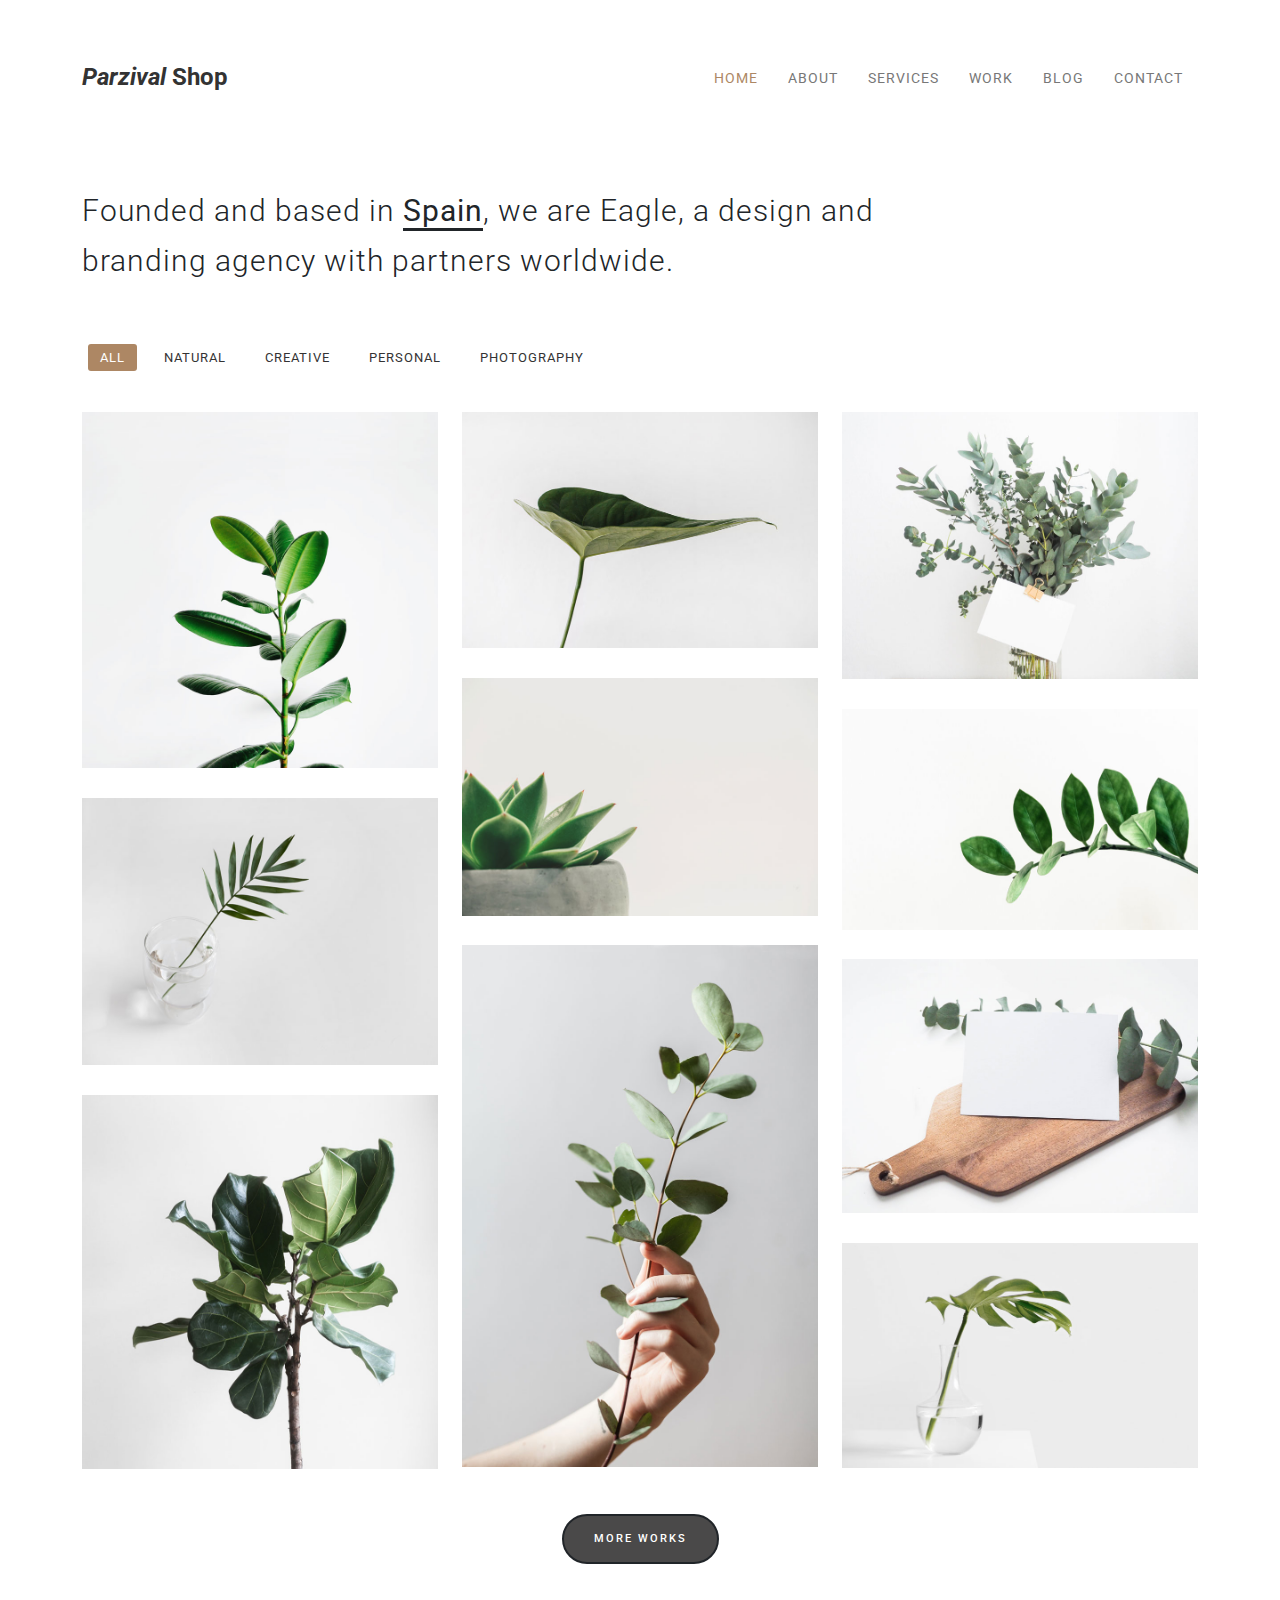
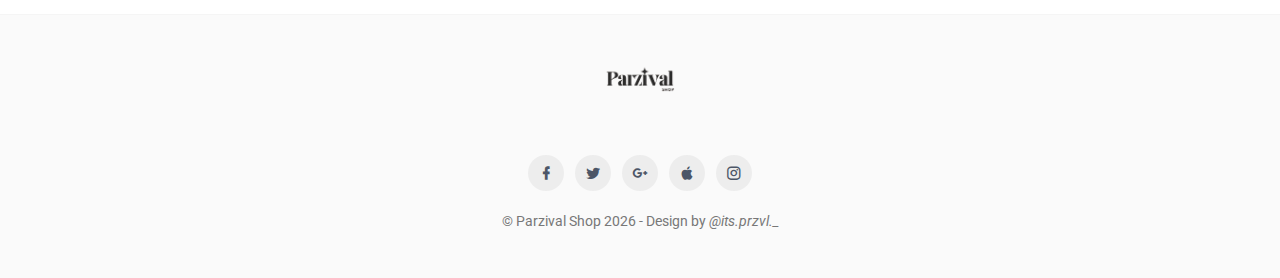
==== index.html @ e38b1dcd "First Deploy" ====
<!DOCTYPE html>
<html lang="en" class="no-js">

<head>
    <meta charset="utf-8">
    <meta name="viewport" content="width=device-width, initial-scale=1">
    <title>Eagle - Responsive Minimal Template</title>
    <meta name="description" content="" />
    <meta name="keywords" content="" />
    <meta name="author" content="codebucks" />

    <link rel="shortcut icon" href="images/favicon.ico">

    <!-- Google Font -->
    <link href="https://fonts.googleapis.com/css?family=Roboto:300,400,500" rel="stylesheet">

    <!-- Bootstrap Css-->
    <link rel="stylesheet" type="text/css" href="css/bootstrap.min.css" />

    <!-- Materialdesign icon Css-->
    <link rel="stylesheet" type="text/css" href="css/materialdesignicons.min.css" />
    <!-- Pe 7 icon Css-->
    <link rel="stylesheet" type="text/css" href="css/pe-icon-7-stroke.css" />

    <!-- Custom Css -->
    <link rel="stylesheet" type="text/css" href="css/style.css" />

</head>

<body>

    <!-- Start Navbar -->
    <nav class="navbar navbar-expand-lg navbar-default navbar-custom navbar-light">
        <div class="container">
            <a class="navbar-brand logo" href="index.html"><i>Parzival</i> Shop</a>

            <div class="navbar-header">
                <button class="navbar-toggler" type="button" data-bs-toggle="collapse"
                    data-bs-target="#navbar-collapse-1" aria-controls="navbar-collapse-1" aria-expanded="false"
                    aria-label="Toggle navigation">
                    <span class="mdi mdi-menu"></span>
                </button>
            </div>

            <div class="collapse navbar-collapse" id="navbar-collapse-1">
                <ul class="nav navbar-nav ms-auto">
                    <li class="nav-item"><a class="nav-link" href="index.html">Home</a></li>
                    <li class="nav-item"><a class="nav-link" href="about.html">About</a></li>
                    <li class="nav-item"><a class="nav-link" href="services.html">Services</a></li>
                    <li class="nav-item"><a class="nav-link" href="work.html">Work</a></li>
                    <li class="nav-item"><a class="nav-link" href="blog.html">Blog</a></li>
                    <li class="nav-item"><a class="nav-link" href="contact.html">Contact</a></li>
                </ul>
            </div>

        </div>
    </nav>
    <!-- End Navbar -->


    <section>
        <div class="container">
            <div class="row">
                <div class="col-lg-12">
                    <div class="page-title">
                        <div class="row">
                            <div class="col-lg-9">
                                <h2>Founded and based in <span>Spain</span>, we are Eagle, a design and branding agency
                                    with partners worldwide.</h2>
                            </div>
                        </div>
                    </div>
                </div>
            </div>
        </div>
    </section>


    <section class="section">
        <div class="container">
            <!-- SECTION FILTER
                ================================================== -->
            <div class="row">
                <div class="col-lg-12">
                    <div class="portfolioFilter">
                        <a href="#" data-filter="*" class="current waves-effect waves-success">All</a>
                        <a href="#" data-filter=".natural" class="waves-effect waves-success">Natural</a>
                        <a href="#" data-filter=".creative" class="waves-effect waves-success">Creative</a>
                        <a href="#" data-filter=".personal" class="waves-effect waves-success">Personal</a>
                        <a href="#" data-filter=".photography" class="waves-effect waves-success">Photography</a>
                    </div>
                </div>
            </div>

            <div class="port portfolio-masonry m-b-30">
                <div class="portfolioContainer row">
                    <div class="col-lg-4 natural personal">
                        <a href="">
                            <div class="portfolio-box">
                                <div class="portfolio-box-img">
                                    <img src="images/works/img1.jpg" class="img-fluid" alt="member-image">
                                </div>
                                <div class="portfolio-box-detail">
                                    <p>Media, Icons</p>
                                    <h4>Open Imagination</h4>
                                </div>
                            </div>
                        </a>
                    </div>

                    <div class="col-lg-4 creative personal photography">
                        <a href="">
                            <div class="portfolio-box">
                                <div class="portfolio-box-img">
                                    <img src="images/works/img2.jpg" class="img-fluid" alt="member-image">
                                </div>
                                <div class="portfolio-box-detail">
                                    <p>Illustrations</p>
                                    <h4>Locked Steel Gate</h4>
                                </div>
                            </div>
                        </a>
                    </div>

                    <div class="col-lg-4 natural creative">
                        <a href="">
                            <div class="portfolio-box">
                                <div class="portfolio-box-img">
                                    <img src="images/works/img3.jpg" class="img-fluid" alt="member-image">
                                </div>
                                <div class="portfolio-box-detail">
                                    <p>Graphics, UI Elements</p>
                                    <h4>Mac Sunglasses</h4>
                                </div>
                            </div>
                        </a>
                    </div>

                    <div class="col-lg-4 personal photography">
                        <a href="">
                            <div class="portfolio-box">
                                <div class="portfolio-box-img">
                                    <img src="images/works/img4.jpg" class="img-fluid" alt="member-image">
                                </div>
                                <div class="portfolio-box-detail">
                                    <p>Icons, Illustrations</p>
                                    <h4>Morning Dew</h4>
                                </div>
                            </div>
                        </a>
                    </div>

                    <div class="col-lg-4 creative photography">
                        <a href="">
                            <div class="portfolio-box">
                                <div class="portfolio-box-img">
                                    <img src="images/works/img5.jpg" class="img-fluid" alt="member-image">
                                </div>
                                <div class="portfolio-box-detail">
                                    <p>UI Elements, Media</p>
                                    <h4>Console Activity</h4>
                                </div>
                            </div>
                        </a>
                    </div>

                    <div class="col-lg-4 natural personal">
                        <a href="">
                            <div class="portfolio-box">
                                <div class="portfolio-box-img">
                                    <img src="images/works/img9.jpg" class="img-fluid" alt="member-image">
                                </div>
                                <div class="portfolio-box-detail">
                                    <p>Graphics</p>
                                    <h4>Sunset Bulb Glow</h4>
                                </div>
                            </div>
                        </a>
                    </div>

                    <div class="col-lg-4 natural creative">
                        <a href="">
                            <div class="portfolio-box">
                                <div class="portfolio-box-img">
                                    <img src="images/works/img8.jpg" class="img-fluid" alt="member-image">
                                </div>
                                <div class="portfolio-box-detail">
                                    <p>Illustrations, Graphics</p>
                                    <h4>Shake It!</h4>
                                </div>
                            </div>
                        </a>
                    </div>

                    <div class="col-lg-4 creative photography">
                        <a href="">
                            <div class="portfolio-box">
                                <div class="portfolio-box-img">
                                    <img src="images/works/img7.jpg" class="img-fluid" alt="member-image">
                                </div>
                                <div class="portfolio-box-detail">
                                    <p>UI Elements, Media</p>
                                    <h4>Console Activity</h4>
                                </div>
                            </div>
                        </a>
                    </div>

                    <div class="col-lg-4 natural creative">
                        <a href="">
                            <div class="portfolio-box">
                                <div class="portfolio-box-img">
                                    <img src="images/works/img12.jpg" class="img-fluid" alt="member-image">
                                </div>
                                <div class="portfolio-box-detail">
                                    <p>Illustrations, Graphics</p>
                                    <h4>Shake It!</h4>
                                </div>
                            </div>
                        </a>
                    </div>

                    <div class="col-lg-4 natural creative">
                        <a href="">
                            <div class="portfolio-box">
                                <div class="portfolio-box-img">
                                    <img src="images/works/img10.jpg" class="img-fluid" alt="member-image">
                                </div>
                                <div class="portfolio-box-detail">
                                    <p>Illustrations, Graphics</p>
                                    <h4>Shake It!</h4>
                                </div>
                            </div>
                        </a>
                    </div>
                </div>
                <!-- end portfoliocontainer-->
            </div>
            <!-- End row -->

            <div class="row">
                <div class="col-lg-12">
                    <div class="text-center margin-t-30">
                        <a href="work.html" class="btn btn-dark btn-rounded">More works</a>
                    </div>
                </div>
            </div>
        </div> <!-- end container -->
    </section>


    <!-- FOOTER -->
    <footer class="footer">
        <div class="container">
            <div class="row">
                <div class="col-lg-12">
                    <div class="text-center">
                        <div class="logo center-block"><img src="images/logo.png" alt="" class=""></div>

                        <ul class="list-inline social-circle margin-t-30">
                            <li class="list-inline-item"><a href=""> <i class="mdi mdi-facebook"></i> </a></li>
                            <li class="list-inline-item"><a href=""> <i class="mdi mdi-twitter"></i> </a></li>
                            <li class="list-inline-item"><a href=""> <i class="mdi mdi-google-plus"></i> </a></li>
                            <li class="list-inline-item"><a href=""> <i class="mdi mdi-apple"></i> </a></li>
                            <li class="list-inline-item"><a href=""> <i class="mdi mdi-instagram"></i> </a></li>
                        </ul>


                        <p class="text-muted m-b-0 copyright-txt">
                            © Parzival Shop
                            <script>document.write(new Date().getFullYear())</script> - Design by <a class="text-muted"
                                href="https://www.instagram.com/its.przvl._/" target="_blank"><i>@its.przvl._</i></a>
                        </p>
                    </div>
                </div>
            </div>
            <!-- end row -->

        </div>
    </footer>

    <!-- END FOOTER -->

    <!-- JAVASCRIPTS -->
    <script src="js/jquery-2.1.4.min.js"></script>
    <script src="js/bootstrap.bundle.min.js"></script>
    <!-- isotope filter plugin -->
    <script src="js/isotope.pkgd.min.js"></script>
    <script src="js/portfolio-filter.js"></script>
    <script src="js/app.js"></script>
</body>

</html>
---- css/pe-icon-7-stroke.css ----
@font-face {
	font-family: 'Pe-icon-7-stroke';
	src:url('../fonts/Pe-icon-7-stroke.eot?d7yf1v');
	src:url('../fonts/Pe-icon-7-stroke.eot?#iefixd7yf1v') format('embedded-opentype'),
		url('../fonts/Pe-icon-7-stroke.woff?d7yf1v') format('woff'),
		url('../fonts/Pe-icon-7-stroke.ttf?d7yf1v') format('truetype'),
		url('../fonts/Pe-icon-7-stroke.svg?d7yf1v#Pe-icon-7-stroke') format('svg');
	font-weight: normal;
	font-style: normal;
}

[class^="pe-7s-"], [class*=" pe-7s-"] {
	display: inline-block;
	font-family: 'Pe-icon-7-stroke';
	speak: none;
	font-style: normal;
	font-weight: normal;
	font-variant: normal;
	text-transform: none;
	line-height: 1;

	/* Better Font Rendering =========== */
	-webkit-font-smoothing: antialiased;
	-moz-osx-font-smoothing: grayscale;
}

.pe-7s-album:before {
	content: "\e6aa";
}
.pe-7s-arc:before {
	content: "\e6ab";
}
.pe-7s-back-2:before {
	content: "\e6ac";
}
.pe-7s-bandaid:before {
	content: "\e6ad";
}
.pe-7s-car:before {
	content: "\e6ae";
}
.pe-7s-diamond:before {
	content: "\e6af";
}
.pe-7s-door-lock:before {
	content: "\e6b0";
}
.pe-7s-eyedropper:before {
	content: "\e6b1";
}
.pe-7s-female:before {
	content: "\e6b2";
}
.pe-7s-gym:before {
	content: "\e6b3";
}
.pe-7s-hammer:before {
	content: "\e6b4";
}
.pe-7s-headphones:before {
	content: "\e6b5";
}
.pe-7s-helm:before {
	content: "\e6b6";
}
.pe-7s-hourglass:before {
	content: "\e6b7";
}
.pe-7s-leaf:before {
	content: "\e6b8";
}
.pe-7s-magic-wand:before {
	content: "\e6b9";
}
.pe-7s-male:before {
	content: "\e6ba";
}
.pe-7s-map-2:before {
	content: "\e6bb";
}
.pe-7s-next-2:before {
	content: "\e6bc";
}
.pe-7s-paint-bucket:before {
	content: "\e6bd";
}
.pe-7s-pendrive:before {
	content: "\e6be";
}
.pe-7s-photo:before {
	content: "\e6bf";
}
.pe-7s-piggy:before {
	content: "\e6c0";
}
.pe-7s-plugin:before {
	content: "\e6c1";
}
.pe-7s-refresh-2:before {
	content: "\e6c2";
}
.pe-7s-rocket:before {
	content: "\e6c3";
}
.pe-7s-settings:before {
	content: "\e6c4";
}
.pe-7s-shield:before {
	content: "\e6c5";
}
.pe-7s-smile:before {
	content: "\e6c6";
}
.pe-7s-usb:before {
	content: "\e6c7";
}
.pe-7s-vector:before {
	content: "\e6c8";
}
.pe-7s-wine:before {
	content: "\e6c9";
}
.pe-7s-cloud-upload:before {
	content: "\e68a";
}
.pe-7s-cash:before {
	content: "\e68c";
}
.pe-7s-close:before {
	content: "\e680";
}
.pe-7s-bluetooth:before {
	content: "\e68d";
}
.pe-7s-cloud-download:before {
	content: "\e68b";
}
.pe-7s-way:before {
	content: "\e68e";
}
.pe-7s-close-circle:before {
	content: "\e681";
}
.pe-7s-id:before {
	content: "\e68f";
}
.pe-7s-angle-up:before {
	content: "\e682";
}
.pe-7s-wristwatch:before {
	content: "\e690";
}
.pe-7s-angle-up-circle:before {
	content: "\e683";
}
.pe-7s-world:before {
	content: "\e691";
}
.pe-7s-angle-right:before {
	content: "\e684";
}
.pe-7s-volume:before {
	content: "\e692";
}
.pe-7s-angle-right-circle:before {
	content: "\e685";
}
.pe-7s-users:before {
	content: "\e693";
}
.pe-7s-angle-left:before {
	content: "\e686";
}
.pe-7s-user-female:before {
	content: "\e694";
}
.pe-7s-angle-left-circle:before {
	content: "\e687";
}
.pe-7s-up-arrow:before {
	content: "\e695";
}
.pe-7s-angle-down:before {
	content: "\e688";
}
.pe-7s-switch:before {
	content: "\e696";
}
.pe-7s-angle-down-circle:before {
	content: "\e689";
}
.pe-7s-scissors:before {
	content: "\e697";
}
.pe-7s-wallet:before {
	content: "\e600";
}
.pe-7s-safe:before {
	content: "\e698";
}
.pe-7s-volume2:before {
	content: "\e601";
}
.pe-7s-volume1:before {
	content: "\e602";
}
.pe-7s-voicemail:before {
	content: "\e603";
}
.pe-7s-video:before {
	content: "\e604";
}
.pe-7s-user:before {
	content: "\e605";
}
.pe-7s-upload:before {
	content: "\e606";
}
.pe-7s-unlock:before {
	content: "\e607";
}
.pe-7s-umbrella:before {
	content: "\e608";
}
.pe-7s-trash:before {
	content: "\e609";
}
.pe-7s-tools:before {
	content: "\e60a";
}
.pe-7s-timer:before {
	content: "\e60b";
}
.pe-7s-ticket:before {
	content: "\e60c";
}
.pe-7s-target:before {
	content: "\e60d";
}
.pe-7s-sun:before {
	content: "\e60e";
}
.pe-7s-study:before {
	content: "\e60f";
}
.pe-7s-stopwatch:before {
	content: "\e610";
}
.pe-7s-star:before {
	content: "\e611";
}
.pe-7s-speaker:before {
	content: "\e612";
}
.pe-7s-signal:before {
	content: "\e613";
}
.pe-7s-shuffle:before {
	content: "\e614";
}
.pe-7s-shopbag:before {
	content: "\e615";
}
.pe-7s-share:before {
	content: "\e616";
}
.pe-7s-server:before {
	content: "\e617";
}
.pe-7s-search:before {
	content: "\e618";
}
.pe-7s-film:before {
	content: "\e6a5";
}
.pe-7s-science:before {
	content: "\e619";
}
.pe-7s-disk:before {
	content: "\e6a6";
}
.pe-7s-ribbon:before {
	content: "\e61a";
}
.pe-7s-repeat:before {
	content: "\e61b";
}
.pe-7s-refresh:before {
	content: "\e61c";
}
.pe-7s-add-user:before {
	content: "\e6a9";
}
.pe-7s-refresh-cloud:before {
	content: "\e61d";
}
.pe-7s-paperclip:before {
	content: "\e69c";
}
.pe-7s-radio:before {
	content: "\e61e";
}
.pe-7s-note2:before {
	content: "\e69d";
}
.pe-7s-print:before {
	content: "\e61f";
}
.pe-7s-network:before {
	content: "\e69e";
}
.pe-7s-prev:before {
	content: "\e620";
}
.pe-7s-mute:before {
	content: "\e69f";
}
.pe-7s-power:before {
	content: "\e621";
}
.pe-7s-medal:before {
	content: "\e6a0";
}
.pe-7s-portfolio:before {
	content: "\e622";
}
.pe-7s-like2:before {
	content: "\e6a1";
}
.pe-7s-plus:before {
	content: "\e623";
}
.pe-7s-left-arrow:before {
	content: "\e6a2";
}
.pe-7s-play:before {
	content: "\e624";
}
.pe-7s-key:before {
	content: "\e6a3";
}
.pe-7s-plane:before {
	content: "\e625";
}
.pe-7s-joy:before {
	content: "\e6a4";
}
.pe-7s-photo-gallery:before {
	content: "\e626";
}
.pe-7s-pin:before {
	content: "\e69b";
}
.pe-7s-phone:before {
	content: "\e627";
}
.pe-7s-plug:before {
	content: "\e69a";
}
.pe-7s-pen:before {
	content: "\e628";
}
.pe-7s-right-arrow:before {
	content: "\e699";
}
.pe-7s-paper-plane:before {
	content: "\e629";
}
.pe-7s-delete-user:before {
	content: "\e6a7";
}
.pe-7s-paint:before {
	content: "\e62a";
}
.pe-7s-bottom-arrow:before {
	content: "\e6a8";
}
.pe-7s-notebook:before {
	content: "\e62b";
}
.pe-7s-note:before {
	content: "\e62c";
}
.pe-7s-next:before {
	content: "\e62d";
}
.pe-7s-news-paper:before {
	content: "\e62e";
}
.pe-7s-musiclist:before {
	content: "\e62f";
}
.pe-7s-music:before {
	content: "\e630";
}
.pe-7s-mouse:before {
	content: "\e631";
}
.pe-7s-more:before {
	content: "\e632";
}
.pe-7s-moon:before {
	content: "\e633";
}
.pe-7s-monitor:before {
	content: "\e634";
}
.pe-7s-micro:before {
	content: "\e635";
}
.pe-7s-menu:before {
	content: "\e636";
}
.pe-7s-map:before {
	content: "\e637";
}
.pe-7s-map-marker:before {
	content: "\e638";
}
.pe-7s-mail:before {
	content: "\e639";
}
.pe-7s-mail-open:before {
	content: "\e63a";
}
.pe-7s-mail-open-file:before {
	content: "\e63b";
}
.pe-7s-magnet:before {
	content: "\e63c";
}
.pe-7s-loop:before {
	content: "\e63d";
}
.pe-7s-look:before {
	content: "\e63e";
}
.pe-7s-lock:before {
	content: "\e63f";
}
.pe-7s-lintern:before {
	content: "\e640";
}
.pe-7s-link:before {
	content: "\e641";
}
.pe-7s-like:before {
	content: "\e642";
}
.pe-7s-light:before {
	content: "\e643";
}
.pe-7s-less:before {
	content: "\e644";
}
.pe-7s-keypad:before {
	content: "\e645";
}
.pe-7s-junk:before {
	content: "\e646";
}
.pe-7s-info:before {
	content: "\e647";
}
.pe-7s-home:before {
	content: "\e648";
}
.pe-7s-help2:before {
	content: "\e649";
}
.pe-7s-help1:before {
	content: "\e64a";
}
.pe-7s-graph3:before {
	content: "\e64b";
}
.pe-7s-graph2:before {
	content: "\e64c";
}
.pe-7s-graph1:before {
	content: "\e64d";
}
.pe-7s-graph:before {
	content: "\e64e";
}
.pe-7s-global:before {
	content: "\e64f";
}
.pe-7s-gleam:before {
	content: "\e650";
}
.pe-7s-glasses:before {
	content: "\e651";
}
.pe-7s-gift:before {
	content: "\e652";
}
.pe-7s-folder:before {
	content: "\e653";
}
.pe-7s-flag:before {
	content: "\e654";
}
.pe-7s-filter:before {
	content: "\e655";
}
.pe-7s-file:before {
	content: "\e656";
}
.pe-7s-expand1:before {
	content: "\e657";
}
.pe-7s-exapnd2:before {
	content: "\e658";
}
.pe-7s-edit:before {
	content: "\e659";
}
.pe-7s-drop:before {
	content: "\e65a";
}
.pe-7s-drawer:before {
	content: "\e65b";
}
.pe-7s-download:before {
	content: "\e65c";
}
.pe-7s-display2:before {
	content: "\e65d";
}
.pe-7s-display1:before {
	content: "\e65e";
}
.pe-7s-diskette:before {
	content: "\e65f";
}
.pe-7s-date:before {
	content: "\e660";
}
.pe-7s-cup:before {
	content: "\e661";
}
.pe-7s-culture:before {
	content: "\e662";
}
.pe-7s-crop:before {
	content: "\e663";
}
.pe-7s-credit:before {
	content: "\e664";
}
.pe-7s-copy-file:before {
	content: "\e665";
}
.pe-7s-config:before {
	content: "\e666";
}
.pe-7s-compass:before {
	content: "\e667";
}
.pe-7s-comment:before {
	content: "\e668";
}
.pe-7s-coffee:before {
	content: "\e669";
}
.pe-7s-cloud:before {
	content: "\e66a";
}
.pe-7s-clock:before {
	content: "\e66b";
}
.pe-7s-check:before {
	content: "\e66c";
}
.pe-7s-chat:before {
	content: "\e66d";
}
.pe-7s-cart:before {
	content: "\e66e";
}
.pe-7s-camera:before {
	content: "\e66f";
}
.pe-7s-call:before {
	content: "\e670";
}
.pe-7s-calculator:before {
	content: "\e671";
}
.pe-7s-browser:before {
	content: "\e672";
}
.pe-7s-box2:before {
	content: "\e673";
}
.pe-7s-box1:before {
	content: "\e674";
}
.pe-7s-bookmarks:before {
	content: "\e675";
}
.pe-7s-bicycle:before {
	content: "\e676";
}
.pe-7s-bell:before {
	content: "\e677";
}
.pe-7s-battery:before {
	content: "\e678";
}
.pe-7s-ball:before {
	content: "\e679";
}
.pe-7s-back:before {
	content: "\e67a";
}
.pe-7s-attention:before {
	content: "\e67b";
}
.pe-7s-anchor:before {
	content: "\e67c";
}
.pe-7s-albums:before {
	content: "\e67d";
}
.pe-7s-alarm:before {
	content: "\e67e";
}
.pe-7s-airplay:before {
	content: "\e67f";
}
---- css/style.css ----
/* Theme Name: Eagle - Responsive Minimal Template
   Author: codebucks
   Version: 1.1.0
   File Description: Main CSS file of the template
*/

/* 
Table of css

01. Basic
02. Helper
03. Navbar Custom
04. Portfolio
05. Testimonials 
06. Team
07. Services
08. Clients
09. Blog
10. Blog Detail
11. Contact
12. Pagination
13. Footer
14. Responsive

*/


/* ==========
   1.Basic
   ========== */

html {
    background-color: #eee;
    background: url("../images/pattern.png");
}

body {
    font-family: 'Roboto', sans-serif;  
    overflow-x: hidden;
    padding: 30px 0;
    max-width: 1300px;
    margin: 0 auto;
    font-size: 14px;
} 

::selection{
    background: rgba(151, 160, 175, 0.3);
}

::-moz-selection {
    background: rgba(151, 160, 175, 0.3);
}
  
a,a:hover {
    text-decoration: none !important;
    outline: none !important;
}
.container{
    max-width: 1140px !important;
}


/*==============
  2. Helper Class
  ===============*/

.h1, h1 {
    font-size: 36px;
}

.h2, h2 {
    font-size: 30px;
}                                                                     

.h4, h4 {
    font-size: 18px;
}

.h5, h5 {
    font-size: 14px;
}

.h6, h6 {
    font-size: 12px;
}

.margin-t-30 {
    margin-top: 30px;
}

.margin-t-50 {
    margin-top: 50px;
}

.text-custom {
    /* color: #70a67c; */
    color: #AD8764;
}

.text-muted {
    color: #777!important;
}  

.page-title h2,.page-title h3{
    line-height: 50px;
    margin-top: 60px;
    font-weight: 300;
    letter-spacing: 1px;
}

.page-title span {
    font-weight: 400;
    border-bottom: 3px solid;
}

a,
a:hover {
    text-decoration: none !important;
    outline: none !important;
}

button:focus{
    outline: none!important;
}

.subtitle {
    font-weight: 300;
    line-height: 28px;
    font-size: 16px;
}

.btn {
    border-width: 2px;
    border-radius: 2px;
    -webkit-transition: all .3s ease-out;
    transition: all .3s ease-out;
    padding: 15px 30px;
    text-transform: uppercase;
    letter-spacing: 2px;
    font-weight: 500;
    font-size: 11px;
    outline: none !important;
}

.btn-rounded {
    border-radius: 30px;
}

.btn-dark {
    background-color: #4a4949;
    color: #ffffff !important;
} 


/*==============
  3. Navbar Custom
  ===============*/

.navbar-custom {
    background-color: #ffffff;
    margin-bottom: 0px;
    width: 100%;
    z-index: 1000;
    border: none;
    color: #333;
    border-radius: 0px;
    position: relative;
}

.logo>img {
    height:42px;
}

.logo{
    padding: 19px 0px;
    height: 80px;
    line-height: 40px;
    font-weight: 700;
    font-size: 24px;
    color: #333 !important;
}

.navbar-custom .navbar-nav>li>a {
    font-size: 14px;
    line-height: 40px;
    letter-spacing: 1px;
    text-transform: uppercase;
}

.navbar-light .navbar-nav .nav-link {
    color:#777;
    padding: 10px 15px;
}

.navbar-toggler {
    padding: 4px 10px;
    font-size: 24px;
}

.navbar-toggler:focus {
    box-shadow: none;
}

.navbar-default .navbar-nav>.open>a, .navbar-default .navbar-nav>.open>a:focus, .navbar-default .navbar-nav>.open>a:hover {
    color: #000;
    background-color:transparent;
}


.navbar-custom .navbar-nav>li>a:hover{
    color: #333;
    transition:all 0.3s;
}

.dropdown:hover .dropdown-content {
    display: block;
}

.dropdown-menu>li>a{
    display: block;
    padding: 10px 20px;
    clear: both;
    line-height: 1.42857143;
    color: #666;
    white-space: nowrap;
    font-weight: 400;
    font-size: 13px;
}

.dropdown-menu > li > a:hover, .dropdown-menu > .active > a:hover {
    text-decoration: none;
    color:#AD8764;
    transition: all 0.3s;
    background-color: transparent;
} 

.dropdown-menu>li:active>a,.dropdown-menu>li:hover>a {
    color: #AD8764;
}

.dropdown-submenu{
    position:relative;
}

.dropdown-submenu>.dropdown-menu{
    top:0;
    left:100%;
    right: auto;
    margin-top: -3px;
    -webkit-border-radius:0 6px 6px 6px;
    -moz-border-radius:0 6px 6px 6px;
    border-radius:0 6px 6px 6px;
}

.navbar-custom li.dropdown:last-of-type .dropdown-submenu>.dropdown-menu {
    right: 100%;
    left: auto;
}

.dropdown-submenu.pull-left{
    float:none;
}

.dropdown-submenu.pull-left>.dropdown-menu{
    left:-100%;
    margin-left:10px;
    -webkit-border-radius:6px 0 6px 6px;
    -moz-border-radius:6px 0 6px 6px;
    border-radius:6px 0 6px 6px;
}

.submenu-arrow {
    position: absolute;
    right: 8px;
    font-size: 16px;
    margin-top: -1px;
}

.navbar-custom .dropdown-menu {
    transition: all .3s ease;
    min-width: 200px;
    background-color: #fff;
    border: 1px solid #eee;
    border-radius: 4px;
    box-shadow: 0 0 18px 0 rgba(0,0,0,.05);
    padding: 10px;
}

.navbar-toggle{
    margin-top: 22px;
}

.navbar-custom .navbar-nav li.active-item > a{
    color: #AD8764;
}


/*==============
  4. Portfolio
===============*/

.portfolioFilter {
    margin-top: 50px;
    margin-bottom: 20px;
}

.portfolioFilter a {
    display: inline-block;
    margin: 0 6px 6px 6px;
    font-size: 13px;
    text-transform: uppercase;
    padding: 7px 12px 7px 12px;
    cursor: pointer;
    line-height: 1em;
    letter-spacing: 1px;
    transition: all 0.4s ease-in-out;
    color: #333;
    border-radius: 3px;
}

.portfolioFilter a:hover {
    color: #222;
}

.portfolioFilter a.current {
    background-color: #AD8764;
    color: #fff;
}

.portfolio-box {
    overflow: hidden;
    position: relative;
    padding: 0;
    margin-top: 15px;
    margin-bottom: 15px; 
}

.portfolio-box .portfolio-box-img {
    position: relative;
    overflow: hidden; 
}

.portfolio-box .portfolio-box-img:after {
    content: " ";
    display: block;
    width: 100%;
    height: 100%;
    position: absolute;
    top: 0;
    left: 0;
    border-radius: 5px;
    -webkit-transition: all 0.27s cubic-bezier(0.3, 0.1, 0.58, 1);
    -moz-transition: all 0.27s cubic-bezier(0.3, 0.1, 0.58, 1);
    -o-transition: all 0.27s cubic-bezier(0.3, 0.1, 0.58, 1);
    transition: all 0.27s cubic-bezier(0.3, 0.1, 0.58, 1); 
}

.portfolio-box .portfolio-box-img > img {
    -webkit-transition: all 0.3s cubic-bezier(0.3, 0.1, 0.58, 1);
    -moz-transition: all 0.3s cubic-bezier(0.3, 0.1, 0.58, 1);
    -o-transition: all 0.3s cubic-bezier(0.3, 0.1, 0.58, 1);
    transition: all 0.3s cubic-bezier(0.3, 0.1, 0.58, 1);
    border-radius: 0; 
}

.portfolio-box .portfolio-box-detail {
    opacity: 0;
    color: #ffffff;
    width: 100%;
    padding: 20px;
    box-sizing: border-box;
    position: absolute;
    left: 0;
    overflow: hidden;
    -webkit-transition: all 0.27s cubic-bezier(0.3, 0.1, 0.58, 1);
    -moz-transition: all 0.27s cubic-bezier(0.3, 0.1, 0.58, 1);
    -o-transition: all 0.27s cubic-bezier(0.3, 0.1, 0.58, 1);
    transition: all 0.27s cubic-bezier(0.3, 0.1, 0.58, 1); 
}

.portfolio-box .portfolio-box-detail h4 {
    margin-bottom: 0;
    margin-top: 5px;
    font-size: 16px; 
}

.portfolio-box .portfolio-box-detail p {
    margin-bottom: 0;
    color: rgba(255, 255, 255, 0.6);
    font-size: 13px;
    font-weight: 500;
}

.portfolio-box:hover .portfolio-box-detail {
    -webkit-transform: translateY(-100%);
    -moz-transform: translateY(-100%);
    transform: translateY(-100%);
    z-index: 3;
    opacity: 1; 
}

.portfolio-box:hover .portfolio-box-img:after {
    background: rgba(40, 40, 46, 0.8); 
}

.portfolio-box:hover .portfolio-box-img > img {
    -moz-transform: scale(1.05);
    -o-transform: scale(1.05);
    -ms-transform: scale(1.05);
    transform: scale(1.05); 
}

/* Project description */
.project-desc {
    line-height: 26px;
    font-size: 15px;
}


/*==============
  5. Testimonials
  ===============*/

.testimonial-box .client-comment{
    font-weight: 300;
    line-height: 26px;
    font-style: italic;
    font-size: 16px;
}

.testimonial-box .testi-user {
    height: 60px;
    width: 60px;
    margin: 20px 0 10px 0;
}


/*==============
  6. Team
  ===============*/

.team-box {
    padding: 30px 20px;
    margin-top: 30px;
}

.team-box img {
    margin-bottom: 15px;
}


/*==============
  7. Services
  ===============*/

.service-box {
    padding: 20px 0;
}

.service-box .service-icon {
    font-size: 42px;
    line-height: 60px;
}

.service-box .service-title {
    font-size: 16px;
    letter-spacing: 1px;
}

.service-box p {
    line-height: 24px;
}


/*==============
   8. Clients
  ===============*/

.client-box {
    padding: 30px 20px;
    text-align: center;
}

.client-box img {
    opacity: 0.7;
    margin: 0 auto;
}

.client-box img:hover {
    opacity: 1;
}


/*==============
  9. Blog
  ===============*/

.post {
    margin: 0 0 45px;
}

.post + .post {
    border-top: 1px solid rgba(238, 238, 238, .7);
    padding-top: 50px;
}

.post-preview {
    -webkit-transition: all .3s ease-out;
    transition: all .3s ease-out;
    margin: 0 0 25px;
}

.post-preview:hover {
    opacity: .7;
}

.post-header {
    margin: 0 0 30px;
}

.post-title {
    font-size: 22px;
    margin: 0 0 10px;
}

.post-title a {
    color: #333;
    -webkit-transition: all .3s ease-out;
    transition: all .3s ease-out;
}

.post-title a:hover {
    color: #AD8764;
}

.post-meta {
    list-style: none;
    padding: 0;
    margin: 0;
    opacity: .7;
}

.post-meta > li {
    display: inline-block;
    margin-right: 30px;
}

.post-meta > li:last-child {
    margin-right: 0;
}

.post .post-meta a,.post-meta a {
    color: #888;
}

.post-meta a:hover,.post-meta a:focus,.post-more a:hover {
    color: #AD8764;
}

.post-more a {
    color: #333;
    font-weight: 500;
    text-decoration: underline !important;
}

.post-tags {
    margin: 40px 0 0;
}

.post-tags a {
    background-color: #f5f5f5;
    border-radius: 2px;
    display: inline-block;
    text-transform: uppercase;
    letter-spacing: 1px;
    font-size: 7px;
    color: #303133;
    padding: 7px 8px 5px 10px;
    margin: 5px 10px 5px 0;
}

.post-tags a:hover,
.post-tags a:focus {
    background: #AD8764;
    color: #fff;
}

.post-content h1,
.post-content h2,
.post-content h3,
.post-content h4,
.post-content h5,
.post-content h6 {
    margin: 30px 0 20px;
}

.post-content h1:first-child,
.post-content h2:first-child,
.post-content h3:first-child,
.post-content h4:first-child,
.post-content h5:first-child,
.post-content h6:first-child {
    margin-top: 0;
}

.post-content p,
.post-content ul,
.post-content ol {
    margin: 0 0 20px;
    line-height: 24px;
}

.post-content ul,
.post-content ol {
    margin-left: 40px;
}

.post-content ul {
    list-style-type: disc;
}

.post-content ol {
    list-style-type: decimal;
}

.sidebar {
    padding-left: 30px;
}

.sidebar .widget:last-child {
    border: 0;
    padding: 0;
}

.widget_search form {
    position: relative;
}

.search-button {
    position: absolute;
    top: 0;
    height: 100%;
    right: 10px;
    background-color: transparent;
    border: none;
    font-size: 20px;
    -webkit-transition: all .3s ease-out;
    transition: all .3s ease-out;
}

.search-button:focus,
.search-button.focus,
.search-button.active.focus,
.search-button.active:focus,
.search-button:active.focus,
.search-button:active:focus {
    outline: 0;
}

.search-button:hover {
    color: #AD8764;
}

.widget-title {
    position: relative;
    font-size: 16px;
    margin: 0 0 25px;
    font-weight: 500;
}

.widget-title:before {
    content: "";
    display: block;
    position: absolute;
    bottom: 0;
    width: 100%;
    border-bottom: 1px solid #eee;
}

.widget-title:after {
    content: "";
    display: block;
    width: 35px;
    z-index: 1;
    position: relative;
    border-bottom: 1px solid #AD8764;
    margin: 20px auto 25px 0px;
}

.widget {
    margin: 0 0 40px;
    font-size: 14px;
}

.widget ul,
.widget ol {
    list-style: none;
    padding: 0;
    margin: 0;
}

.widget ul li,
.widget ol li {
    padding-bottom: 10px;
    margin-bottom: 10px;
}

.widget ul li:last-child,
.widget ol li:last-child {
    border: 0;
}

.widget ul li a,
.widget ol li a {
    color: #333333;
}

.widget ul li a:hover,
.widget ol li a:hover {
    color: #AD8764;
}

.widget select {
    width: 100%;
    box-shadow: none;
    border-radius: 2px;
    border-color: #eee;
    padding: 12px 15px;
    height: 49px;
    font-size: 14px;
}

.widget select:focus {
    border-color: #AD8764;
    box-shadow: none;
}

.widget_archive ul li a,
.widget_categories ul li a {
    margin-right: 5px;
}

.post-date {
    display: block;
    opacity: .7;
}

.tagcloud > a {
  background: #f5f5f5;
  border-radius: 2px;
  color: #303133;
  display: inline-block;
  font-size: 9px;
  letter-spacing: 1px;
  margin: 5px 10px 5px 0;
  padding: 7px 8px 5px 10px;
  text-transform: uppercase;
}

.tagcloud > a:hover {
    background: #AD8764;
    color: #fff;
}

.widget_recent_entries_custom ul li {
    border-bottom: 1px solid rgba(238, 238, 238, .7);
    margin-bottom: 15px;
    padding-bottom: 15px;
}

.widget_recent_entries_custom .wi {
    float: left;
    width: 64px;
}

.widget_recent_entries_custom .wb {
    padding-top: 2px;
    margin-left: 84px;
}

.widget_recent_entries_custom .wb a {
    color: #303133;
}

.text-widget-des {
    line-height: 24px;
}


/*==============
  10.Blog Detail
  ===============*/
.blog-detail-description {
    color: #666;
}

.blog-detail-description p {
    line-height: 24px;
}

blockquote {
    font-size: 16px;
    border-left: 4px solid #eee;
    font-weight: 300;
    line-height: 30px;
    font-style: italic;
    padding: 10px 20px;
}

.media,.media-list {
    margin-top: 50px;
   
}
.media{
    display: flex;
}

.media img{
    width: 52px;
    height: 52px;
}

.media-heading {
  font-size: 16px;
}

.media-body a {
    float: right;
    font-size: 13px;
}

.media-body h6 {
    margin-bottom: 20px;
}


/*==============
 11. Contact
  ===============*/
.form-control {
    box-shadow: none;
    border-radius: 2px;
    padding: 12px 15px;
    font-size: 14px;
}

.form-control:focus {
    border-color: #AD8764;
    box-shadow: none;
}

.input-lg {
    height: 54px;
    font-size: 15px;
}

.input-sm {
    height: 45px;
    font-size: 13px;
}

.form-group {
    margin-bottom: 20px;
}


/*==============
 12. Pagination
  ===============*/

.pagination > li {
    display: inline-block;
    margin: 5px 2px 0 0;
}

.pagination > li:first-child > a, .pagination > li:first-child > span {
    border-radius: 3px;
}

.pagination > li > a, .pagination > li > span {
    border: 2px solid #eeeeee;
    border-radius: 3px;
    color: #777777;
    display: block;
    float: none;
    padding: 8px 15px;
}

.pagination > .active > a, .pagination > .active > span {
    background: #27cbc0 none repeat scroll 0 0;
    border-color: #27cbc0;
    color: #ffffff;
}

.pagination > li > a:hover, .pagination > li > a:focus, .pagination > li > span:hover, .pagination > li > span:focus {
    background: #666 none repeat scroll 0 0;
    border-color: #666;
    color: #ffffff;
}

.pagination > .active > a, .pagination > .active > a:focus, .pagination > .active > a:hover, .pagination > .active > span, .pagination > .active > span:focus, .pagination > .active > span:hover {
    background-color: #666;
    border-color: #666;
    color: #fff;
    cursor: default;
    z-index: 3;
}


/*==============
  13. Footer
  ===============*/

.footer {
    background-color: #fafafa;
    margin: 50px 0 -30px 0;
    padding: 30px 0;
    border-top: 1px solid #f5f5f5;
}

.social-circle li a {
    height: 36px;
    width: 36px;
    color: #4c5667;
    border-radius: 50%;
    font-size: 16px;
    display: inline-block;
    line-height: 36px;
    background-color: #ededed;
    -webkit-transition: all 0.5s ease-in-out;
    -moz-transition: all 0.5s ease-in-out;
    -o-transition: all 0.5s ease-in-out;
    transition: all 0.5s ease-in-out;
}

.social-circle li a:hover {
    color: #ffffff !important;
    background-color: #AD8764;
}

.copyright-txt {
    margin-top: 20px;
}



/* ==========
   14. Responsive
   ========== */

@media (min-width: 769px) {
    ul.nav li:hover > ul.dropdown-menu {
        display: block;
    }

    #navbar {
        text-align: center;
    }

    .nav>li>a {
        padding-top: 20px;
        padding-bottom: 20px;
    }
}

@media (max-width: 768px){ 
    body {
        padding: 0;
    }
    .dropdown-menu > li > a:hover, .dropdown-menu > .active > a:hover {
        text-decoration: none;
        color:#AD8764 !important;
        transition: all 0.3s;
    }    
}

@media (max-width: 767px){ 
    .sidebar {
        padding-top: 50px;
        padding-left: 0;
    }
    .navbar-custom .navbar-nav>li>a {
        line-height: 24px;
    }
    .page-title h2 {
        line-height: 36px;
        font-size: 22px;
        margin-top: 40px;
    }
}
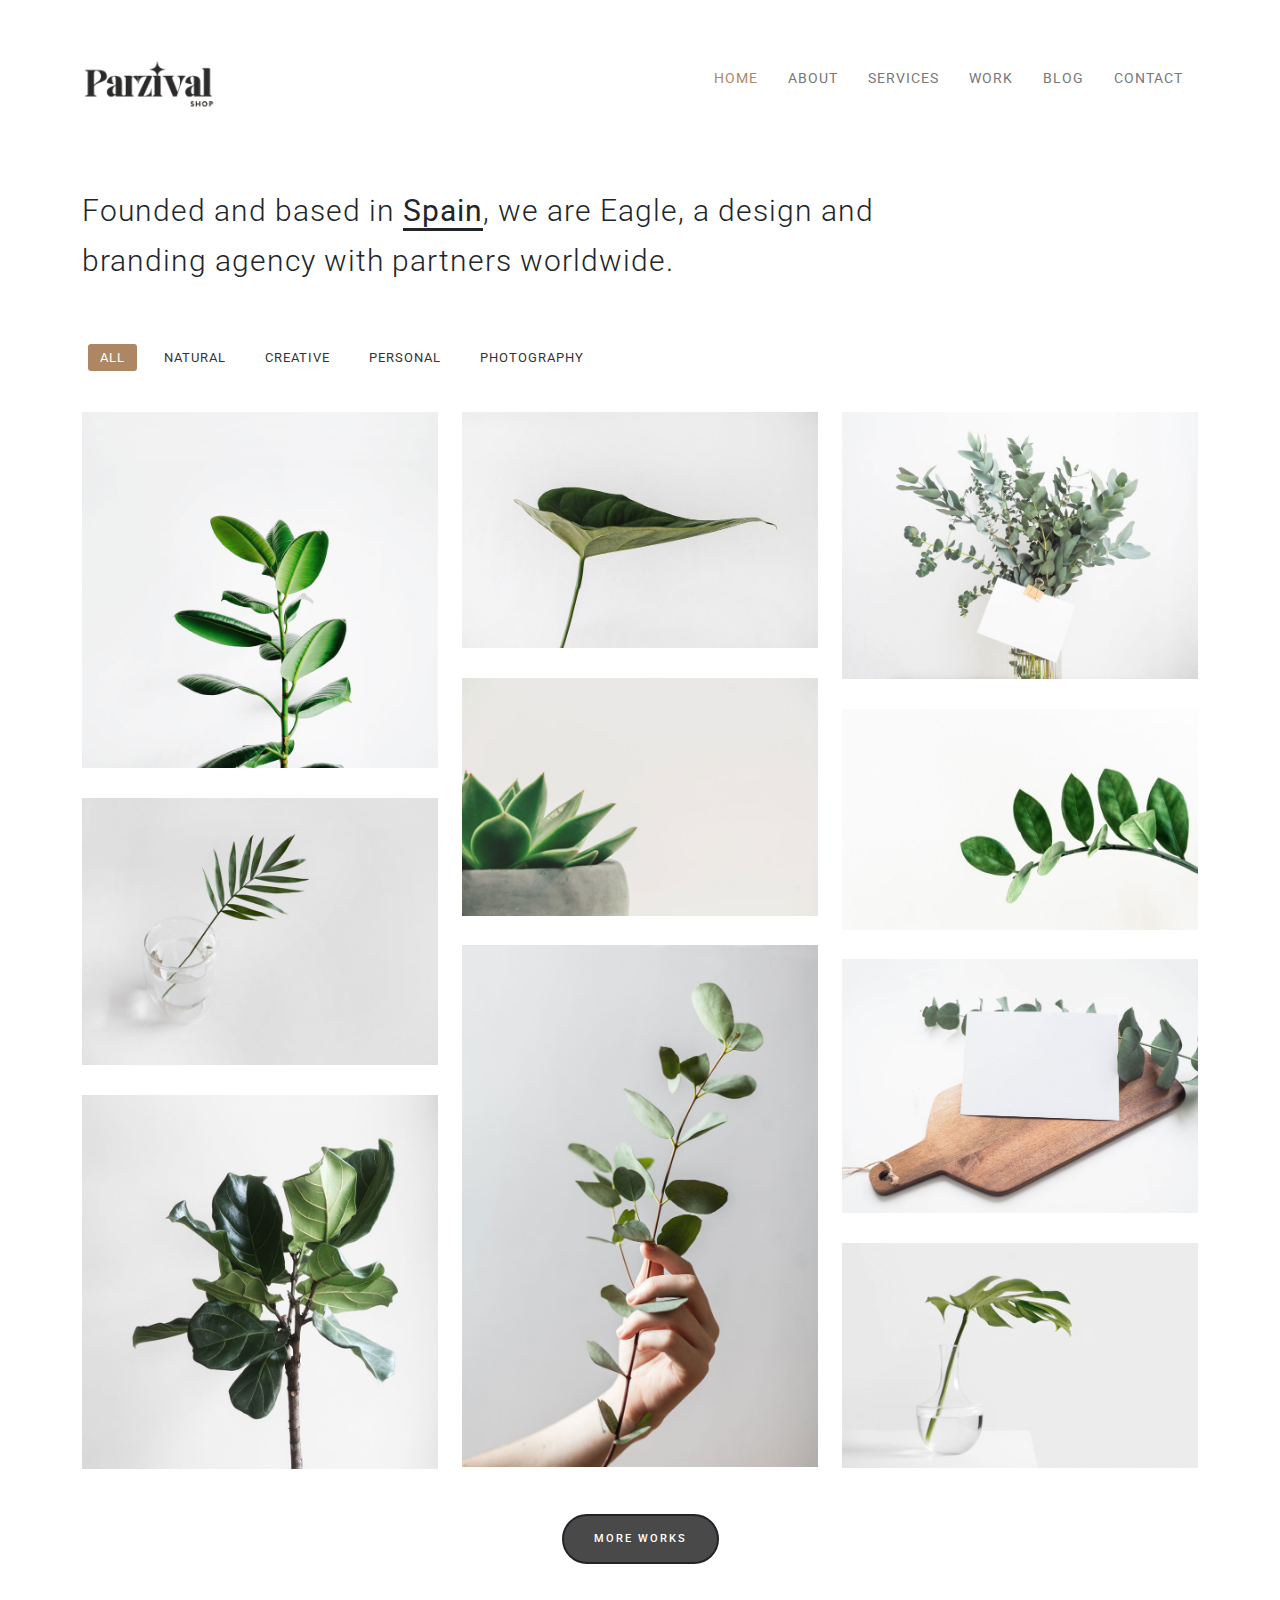
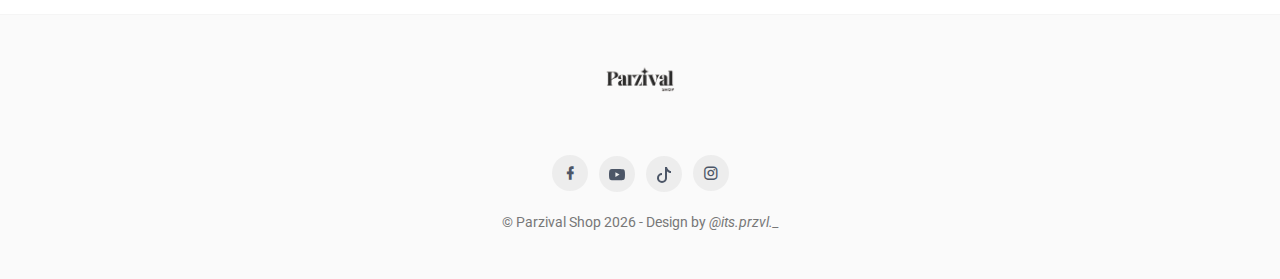
==== commit a26ff61f: "update" ====
--- a/index.html
+++ b/index.html
@@ -32,7 +32,8 @@
     <!-- Start Navbar -->
     <nav class="navbar navbar-expand-lg navbar-default navbar-custom navbar-light">
         <div class="container">
-            <a class="navbar-brand logo" href="index.html"><i>Parzival</i> Shop</a>
+            <!-- <a class="navbar-brand logo" href="index.html"><i>Parzival</i> Shop</a> -->
+            <div class="logo center-block"><img src="images/logo.png" style="height: 80px;" alt="" class=""></div>
 
             <div class="navbar-header">
                 <button class="navbar-toggler" type="button" data-bs-toggle="collapse"
@@ -258,11 +259,25 @@
                         <div class="logo center-block"><img src="images/logo.png" alt="" class=""></div>
 
                         <ul class="list-inline social-circle margin-t-30">
-                            <li class="list-inline-item"><a href=""> <i class="mdi mdi-facebook"></i> </a></li>
-                            <li class="list-inline-item"><a href=""> <i class="mdi mdi-twitter"></i> </a></li>
-                            <li class="list-inline-item"><a href=""> <i class="mdi mdi-google-plus"></i> </a></li>
-                            <li class="list-inline-item"><a href=""> <i class="mdi mdi-apple"></i> </a></li>
-                            <li class="list-inline-item"><a href=""> <i class="mdi mdi-instagram"></i> </a></li>
+                            <li class="list-inline-item"><a href="https://web.facebook.com/muhammad.kholis.7334"
+                                    target="_blank"> <i class="mdi mdi-facebook"></i>
+                                </a></li>
+                            <li class="list-inline-item"><a
+                                    href="https://www.youtube.com/channel/UCk9GsvHGZa-XMjLDj7jq4aw" target="_blank">
+                                    <svg xmlns="http://www.w3.org/2000/svg" width="16" height="16" fill="currentColor"
+                                        class="bi bi-youtube" viewBox="0 0 16 16">
+                                        <path
+                                            d="M8.051 1.999h.089c.822.003 4.987.033 6.11.335a2.01 2.01 0 0 1 1.415 1.42c.101.38.172.883.22 1.402l.01.104.022.26.008.104c.065.914.073 1.77.074 1.957v.075c-.001.194-.01 1.108-.082 2.06l-.008.105-.009.104c-.05.572-.124 1.14-.235 1.558a2.01 2.01 0 0 1-1.415 1.42c-1.16.312-5.569.334-6.18.335h-.142c-.309 0-1.587-.006-2.927-.052l-.17-.006-.087-.004-.171-.007-.171-.007c-1.11-.049-2.167-.128-2.654-.26a2.01 2.01 0 0 1-1.415-1.419c-.111-.417-.185-.986-.235-1.558L.09 9.82l-.008-.104A31 31 0 0 1 0 7.68v-.123c.002-.215.01-.958.064-1.778l.007-.103.003-.052.008-.104.022-.26.01-.104c.048-.519.119-1.023.22-1.402a2.01 2.01 0 0 1 1.415-1.42c.487-.13 1.544-.21 2.654-.26l.17-.007.172-.006.086-.003.171-.007A100 100 0 0 1 7.858 2zM6.4 5.209v4.818l4.157-2.408z" />
+                                    </svg> </a></li>
+                            <li class="list-inline-item"><a href="https://www.tiktok.com/@itsprzvl._" target="_blank">
+                                    <svg xmlns="http://www.w3.org/2000/svg" width="16" height="16" fill="currentColor"
+                                        class="bi bi-tiktok" viewBox="0 0 16 16">
+                                        <path
+                                            d="M9 0h1.98c.144.715.54 1.617 1.235 2.512C12.895 3.389 13.797 4 15 4v2c-1.753 0-3.07-.814-4-1.829V11a5 5 0 1 1-5-5v2a3 3 0 1 0 3 3z" />
+                                    </svg> </a></li>
+                            <li class="list-inline-item"><a href="https://www.instagram.com/its.przvl._/"
+                                    target="_blank"> <i class="mdi mdi-instagram"></i>
+                                </a></li>
                         </ul>
 
 
